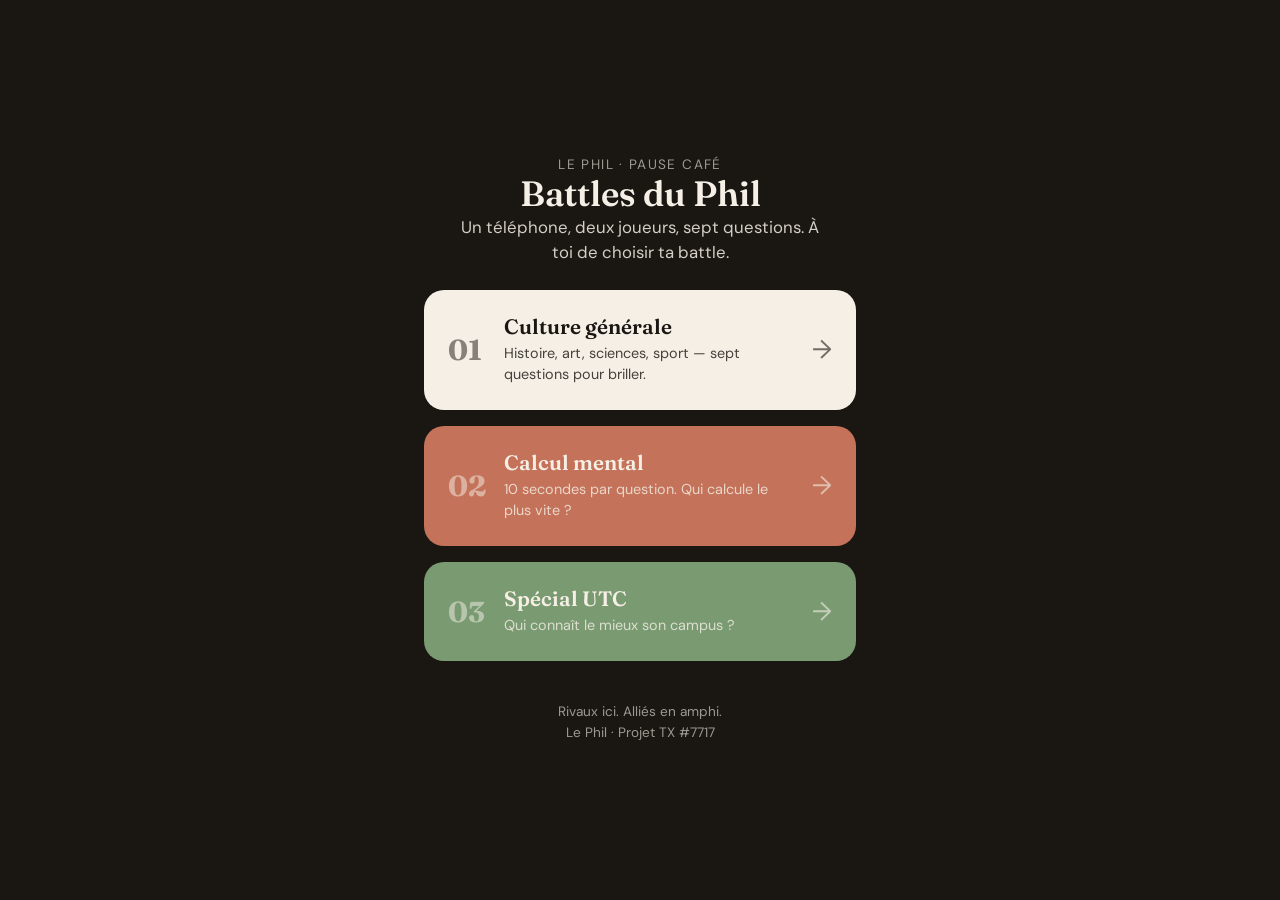
==== index.html @ c3264e95 "Add Battles du Phil quiz site (index, culture, calcul, utc) Co-Authored-By: Claude Sonnet 4.6 <norep" ====
<!DOCTYPE html>
<html lang="fr">
<head>
  <meta charset="UTF-8">
  <meta name="viewport" content="width=device-width, initial-scale=1.0">
  <title>Battles du Phil</title>
  <link rel="preconnect" href="https://fonts.googleapis.com">
  <link rel="preconnect" href="https://fonts.gstatic.com" crossorigin>
  <link href="https://fonts.googleapis.com/css2?family=Fraunces:opsz,wght@9..144,400;9..144,600;9..144,700&family=DM+Sans:wght@400;500;700&display=swap" rel="stylesheet">
  <link rel="stylesheet" href="style.css">
</head>
<body>
  <div class="splash" id="splash">
    <div class="splash-text">Battle.</div>
  </div>

  <div id="app">
    <div class="screen home-screen home-content" id="home-content">
      <div class="home-header">
        <div class="eyebrow">Le Phil &middot; Pause caf&eacute;</div>
        <h1 class="title-lg">Battles du Phil</h1>
        <p class="subtitle">Un t&eacute;l&eacute;phone, deux joueurs, sept questions. &Agrave; toi de choisir ta battle.</p>
      </div>

      <a href="culture.html" class="game-card card-cream">
        <div class="card-number">01</div>
        <div class="card-body">
          <h2>Culture g&eacute;n&eacute;rale</h2>
          <p>Histoire, art, sciences, sport &mdash; sept questions pour briller.</p>
        </div>
        <div class="card-arrow">&rarr;</div>
      </a>

      <a href="calcul.html" class="game-card card-terracotta">
        <div class="card-number">02</div>
        <div class="card-body">
          <h2>Calcul mental</h2>
          <p>10 secondes par question. Qui calcule le plus vite ?</p>
        </div>
        <div class="card-arrow">&rarr;</div>
      </a>

      <a href="utc.html" class="game-card card-sage">
        <div class="card-number">03</div>
        <div class="card-body">
          <h2>Sp&eacute;cial UTC</h2>
          <p>Qui conna&icirc;t le mieux son campus ?</p>
        </div>
        <div class="card-arrow">&rarr;</div>
      </a>

      <p class="footer-note">Rivaux ici. Alli&eacute;s en amphi.<br>Le Phil &middot; Projet TX #7717</p>
    </div>
  </div>

  <script>
    window.addEventListener('DOMContentLoaded', () => {
      setTimeout(() => {
        document.getElementById('splash').classList.add('hide');
        document.getElementById('home-content').classList.add('show');
      }, 1000);
    });
  </script>
</body>
</html>
---- style.css ----
:root {
  --bg: #1A1612;
  --card: #F5EFE6;
  --terracotta: #C4735A;
  --sage: #7A9B72;
  --yellow: #F5C842;
  --text-dark: #1A1612;
  --text-light: #F5EFE6;
  --accent: var(--terracotta);
  --accent-text: var(--text-dark);
}

* {
  box-sizing: border-box;
}

html, body {
  margin: 0;
  padding: 0;
}

body {
  background: var(--bg);
  color: var(--text-light);
  font-family: 'DM Sans', sans-serif;
  min-height: 100vh;
}

h1, h2, h3 {
  font-family: 'Fraunces', serif;
  font-weight: 600;
  margin: 0;
}

p {
  margin: 0;
  line-height: 1.5;
}

a {
  color: inherit;
}

#app {
  min-height: 100vh;
}

.screen {
  min-height: 100vh;
  display: flex;
  flex-direction: column;
  justify-content: center;
  align-items: center;
  gap: 24px;
  padding: 32px 24px;
  max-width: 480px;
  margin: 0 auto;
  text-align: center;
}

.btn {
  font-family: 'DM Sans', sans-serif;
  font-size: 1rem;
  font-weight: 700;
  padding: 16px 32px;
  border-radius: 100px;
  border: none;
  cursor: pointer;
  width: 100%;
  max-width: 320px;
  transition: transform 0.15s ease, opacity 0.15s ease;
}

.btn:active {
  transform: scale(0.97);
}

.btn-primary {
  background: var(--accent);
  color: var(--accent-text);
}

.btn-secondary {
  background: transparent;
  color: var(--text-light);
  border: 2px solid var(--text-light);
}

.btn-row {
  display: flex;
  flex-direction: column;
  gap: 12px;
  width: 100%;
  align-items: center;
}

.back-link {
  position: absolute;
  top: 24px;
  left: 24px;
  font-size: 0.95rem;
  text-decoration: none;
  color: var(--text-light);
  opacity: 0.7;
}

.back-link:hover {
  opacity: 1;
}

.eyebrow {
  font-size: 0.85rem;
  letter-spacing: 0.1em;
  text-transform: uppercase;
  opacity: 0.6;
}

.title-lg {
  font-size: 2.2rem;
  line-height: 1.2;
}

.subtitle {
  font-size: 1.05rem;
  opacity: 0.85;
  max-width: 360px;
}

/* ===== Index page ===== */

.splash {
  position: fixed;
  inset: 0;
  background: var(--bg);
  display: flex;
  align-items: center;
  justify-content: center;
  z-index: 100;
  transition: opacity 0.6s ease;
}

.splash.hide {
  opacity: 0;
  pointer-events: none;
}

.splash-text {
  font-family: 'Fraunces', serif;
  font-size: 4rem;
  font-weight: 700;
  color: var(--text-light);
}

.home-content {
  opacity: 0;
  transition: opacity 0.6s ease;
}

.home-content.show {
  opacity: 1;
}

.home-screen {
  gap: 16px;
  padding-top: 48px;
  padding-bottom: 48px;
}

.home-header {
  margin-bottom: 8px;
}

.game-card {
  display: flex;
  align-items: center;
  gap: 16px;
  width: 100%;
  padding: 24px;
  border-radius: 20px;
  text-decoration: none;
  cursor: pointer;
  border: none;
  text-align: left;
  font-family: inherit;
  transition: transform 0.15s ease;
}

.game-card:active {
  transform: scale(0.98);
}

.game-card.card-cream {
  background: var(--card);
  color: var(--text-dark);
}

.game-card.card-terracotta {
  background: var(--terracotta);
  color: var(--text-light);
}

.game-card.card-sage {
  background: var(--sage);
  color: var(--text-light);
}

.game-card .card-number {
  font-family: 'Fraunces', serif;
  font-size: 1.8rem;
  font-weight: 700;
  opacity: 0.5;
  min-width: 40px;
}

.game-card .card-body {
  flex: 1;
}

.game-card .card-body h2 {
  font-size: 1.3rem;
  margin-bottom: 4px;
}

.game-card .card-body p {
  font-size: 0.9rem;
  opacity: 0.8;
}

.game-card .card-arrow {
  font-size: 1.6rem;
  opacity: 0.6;
}

.footer-note {
  margin-top: 24px;
  font-size: 0.85rem;
  opacity: 0.6;
  text-align: center;
  line-height: 1.6;
}

/* ===== Quiz screens ===== */

.names-form {
  display: flex;
  flex-direction: column;
  gap: 16px;
  width: 100%;
  max-width: 320px;
}

.name-input {
  font-family: 'DM Sans', sans-serif;
  font-size: 1.1rem;
  padding: 14px 18px;
  border-radius: 12px;
  border: 2px solid var(--card);
  background: transparent;
  color: var(--text-light);
  text-align: center;
}

.name-input::placeholder {
  color: rgba(245, 239, 230, 0.4);
}

.name-input:focus {
  outline: none;
  border-color: var(--accent);
}

.turn-banner {
  gap: 12px;
}

.turn-player {
  font-size: 2.2rem;
  color: var(--accent);
}

.progress-pill {
  font-size: 0.85rem;
  opacity: 0.6;
  letter-spacing: 0.08em;
  text-transform: uppercase;
}

.question-screen {
  gap: 20px;
  justify-content: flex-start;
  padding-top: 48px;
}

.timer-wrap {
  display: flex;
  align-items: center;
  gap: 12px;
  width: 100%;
}

.timer-track {
  flex: 1;
  height: 8px;
  border-radius: 100px;
  background: rgba(245, 239, 230, 0.15);
  overflow: hidden;
}

.timer-fill {
  height: 100%;
  background: var(--accent);
  border-radius: 100px;
  transition: width 0.1s linear;
}

.timer-number {
  font-family: 'Fraunces', serif;
  font-size: 1.4rem;
  font-weight: 700;
  min-width: 32px;
  text-align: right;
}

.question-text {
  font-size: 1.4rem;
  line-height: 1.35;
  margin: 8px 0;
}

.options-grid {
  display: grid;
  grid-template-columns: 1fr 1fr;
  gap: 12px;
  width: 100%;
}

.options-grid.single-col {
  grid-template-columns: 1fr;
}

.option-btn {
  font-family: 'DM Sans', sans-serif;
  font-size: 1rem;
  font-weight: 700;
  padding: 18px 12px;
  border-radius: 16px;
  border: 2px solid var(--card);
  background: transparent;
  color: var(--text-light);
  cursor: pointer;
  min-height: 64px;
  transition: background 0.15s ease, border-color 0.15s ease, color 0.15s ease;
}

.option-btn.full-width {
  grid-column: 1 / -1;
}

.option-btn.correct {
  background: var(--sage);
  border-color: var(--sage);
  color: var(--text-dark);
}

.option-btn.wrong {
  background: var(--terracotta);
  border-color: var(--terracotta);
  color: var(--text-dark);
}

.option-btn:disabled {
  cursor: default;
}

.feedback-text {
  font-size: 1.1rem;
  font-weight: 700;
  min-height: 1.5em;
}

.results-screen {
  gap: 12px;
}

.score-table {
  width: 100%;
  max-width: 320px;
  display: flex;
  flex-direction: column;
  gap: 10px;
  margin: 12px 0;
}

.score-row {
  display: flex;
  justify-content: space-between;
  align-items: center;
  padding: 16px 20px;
  border-radius: 14px;
  background: rgba(245, 239, 230, 0.08);
}

.score-row.winner {
  background: var(--accent);
  color: var(--accent-text);
}

.score-row .player-name {
  font-weight: 700;
  font-size: 1.05rem;
}

.score-row .player-score {
  font-family: 'Fraunces', serif;
  font-size: 1.4rem;
  font-weight: 700;
}

.winner-banner {
  font-size: 1.2rem;
  margin-top: 4px;
}

@media (min-width: 540px) {
  .splash-text {
    font-size: 5.5rem;
  }
}
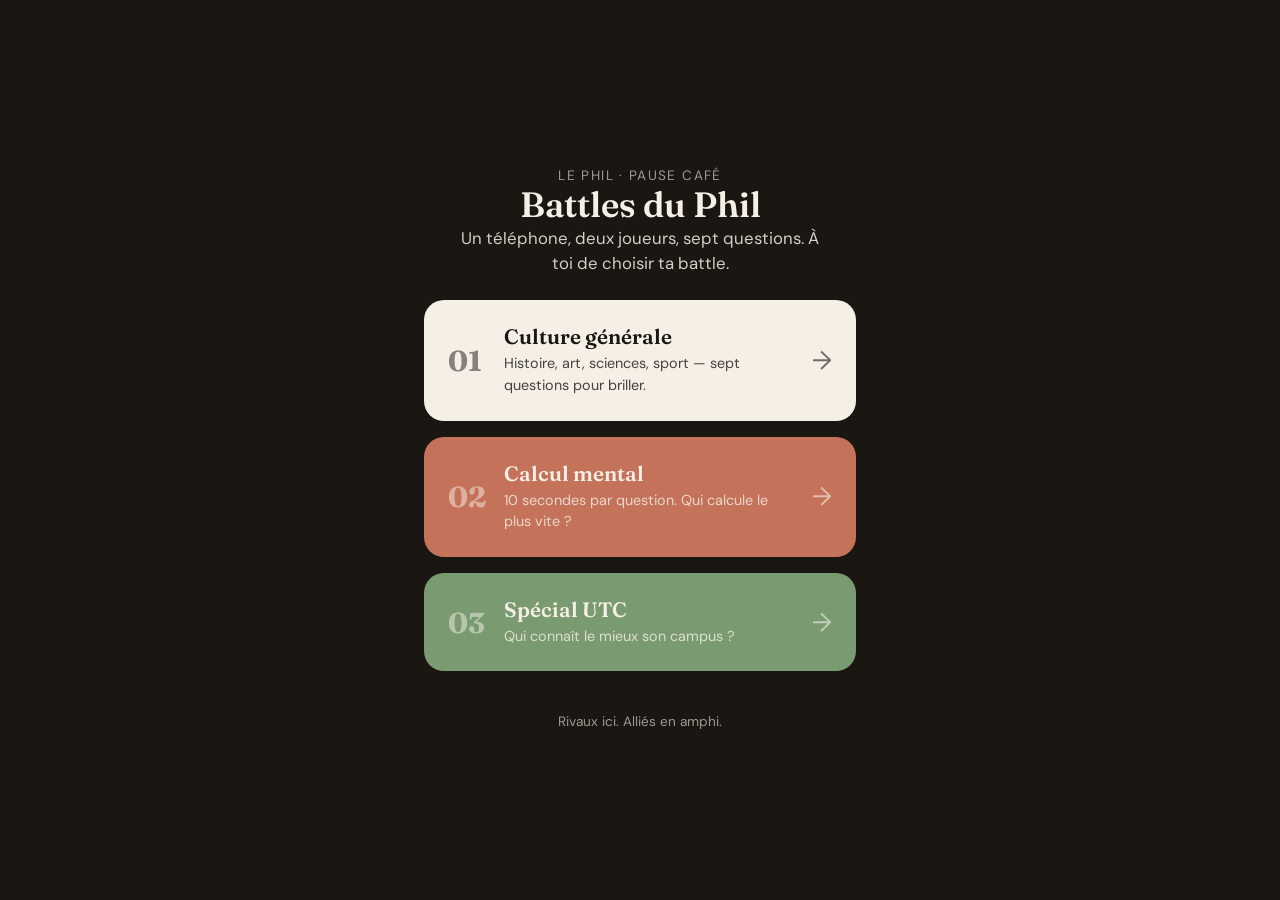
==== commit 76900930: "Remove TX project credit line from footer Co-Authored-By: Claude Sonnet 4.6 <noreply@anthropic.com>" ====
--- a/index.html
+++ b/index.html
@@ -49,7 +49,7 @@
         <div class="card-arrow">&rarr;</div>
       </a>
 
-      <p class="footer-note">Rivaux ici. Alli&eacute;s en amphi.<br>Le Phil &middot; Projet TX #7717</p>
+      <p class="footer-note">Rivaux ici. Alli&eacute;s en amphi.</p>
     </div>
   </div>
 
